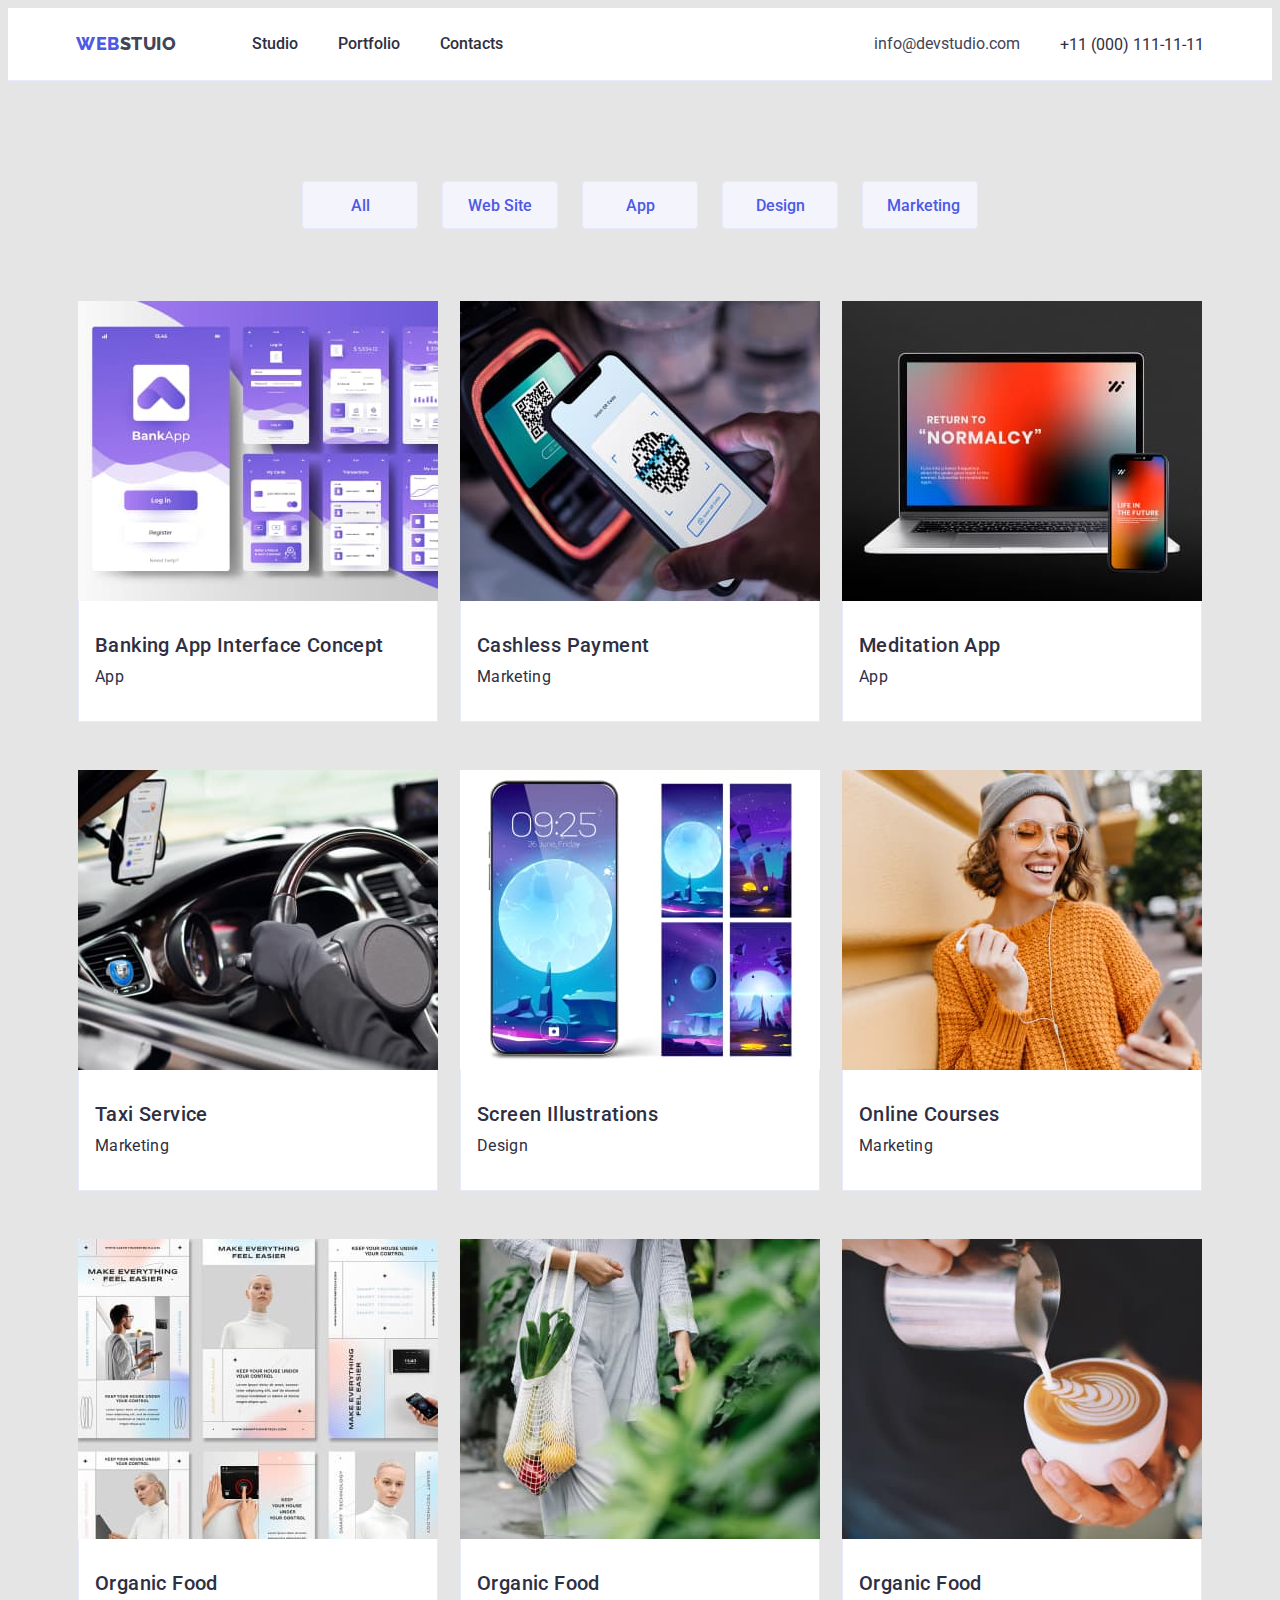
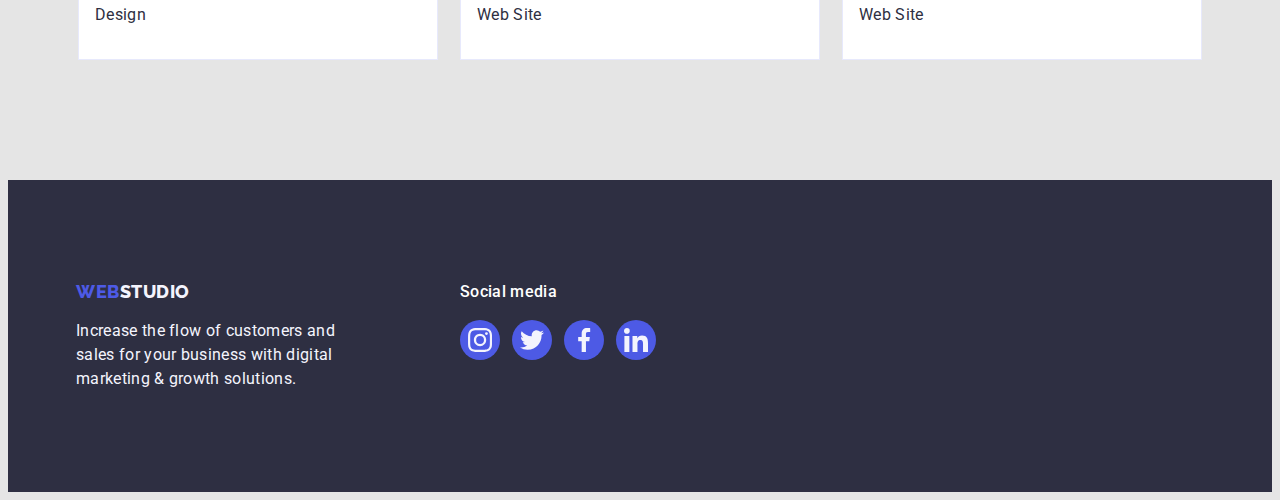
==== portfolio.html @ fd25781a "ready" ====
<!DOCTYPE html>
<html lang="en">

<head>
    <meta charset="UTF-8">
    <meta http-equiv="X-UA-Compatible" content="IE=edge">
    <meta name="viewport" content="width=device-width, initial-scale=1.0">
    <title>Portfolio</title>
    <link rel="preconnect" href="https://fonts.googleapis.com">
    <link rel="preconnect" href="https://fonts.gstatic.com" crossorigin>
    <link href="https://fonts.googleapis.com/css2?family=Raleway:wght@800&family=Roboto:wght@400;500;700&display=swap" rel="stylesheet">
    <link rel="stylesheet" href="https://cdnjs.cloudflare.com/ajax/libs/modern-normalize/1.1.0/modern-normalize.min.css" integrity="sha512-wpPYUAdjBVSE4KJnH1VR1HeZfpl1ub8YT/NKx4PuQ5NmX2tKuGu6U/JRp5y+Y8XG2tV+wKQpNHVUX03MfMFn9Q==" crossorigin="anonymous" referrerpolicy="no-referrer" />
    <link rel="stylesheet" href="./css/styles.css" />  
</head>
<body>
    <header class="header">
        <div class="container flex">
            <a class="logo" href="./index.html">Web<span class="logo-2">stuio</span></a>
            <nav class="header-menu">
                <ul class="header-list list flex">
                    <li class="header-item"><a class="header-link" href="#">Studio</a></li>
                    <li class="header-item"><a class="header-link" href="./portfolio.html">Portfolio</a></li>
                    <li class="header-item"><a class="header-link" href="#">Contacts</a></li>
                </ul>
            </nav>
            <ul class="list flex header-list-link">
                <li class="header-item"><a class="header-link-contant" href="mailto:info@devstudio.com">info@devstudio.com</a></li>
                <li class="header-item"><a class="header-link-contact" href="tel:+110001111111">+11 (000) 111-11-11</a></li>
            </ul>
        </div>
    </header>
<main>
<section class="portfolio">
    <h2 hidden>portfolio</h2>
    <div class="container">
        <ul class="list-btn flex gap24">
            <li class=btn-item><button class="portfolio-btn" type="button">All</button></li>
            <li class=btn-item><button class="portfolio-btn" type="button">Web Site</button></li>
            <li class=btn-item><button class="portfolio-btn" type="button">App</button></li>
            <li class=btn-item><button class="portfolio-btn" type="button">Design</button></li>
            <li class=btn-item><button class="portfolio-btn" type="button">Marketing</button></li>
        </ul>
        <ul class="list-example">
            <li class="example-item">
                <a class="example-link" href="#">
                    <img class="example-img" src="./images/example_1.jpg" alt="example">
                    <div class="card-border">
                        <p class="text-title example-title">Banking App Interface Concept</p>
                        <p class="text example-text">App</p>
                    </div>
                </a>
            </li>
            <li class="example-item">
                <a class="example-link" href="#">
                    <img class="example-img" src="./images/example_2.jpg" alt="example">
                    <div class="card-border">
                        <p class="text-title example-title">Cashless Payment</p>
                        <p class="text example-text">Marketing</p>
                    </div>
                </a>
            </li>
            <li class="example-item">
                <a class="example-link" href="#">
                    <img class="example-img" src="./images/example_3.jpg" alt="example">
                    <div class="card-border">
                        <p class="text-title example-title">Meditation App</p>
                        <p class="text example-text">App</p>
                    </div>
                </a>
            </li>
            <li class="example-item">
                <a class="example-link" href="#">
                    <img class="example-img" src="./images/example_4.jpg" alt="example">
                    <div class="card-border">
                        <p class="text-title example-title">Taxi Service</p>
                        <p class="text example-text">Marketing</p>
                    </div>
                </a>
            </li>
            <li class="example-item">
                <a class="example-link" href="#">
                    <img class="example-img" src="./images/example_5.jpg" alt="example">
                    <div class="card-border">
                        <p class="text-title example-title">Screen Illustrations</p>
                        <p class="text example-text">Design</p>
                    </div>
                </a>
            </li>
            <li class="example-item">
                <a class="example-link" href="#">
                    <img class="example-img" src="./images/example_6.jpg" alt="example">
                    <div class="card-border">
                        <p class="text-title example-title">Online Courses</p>
                        <p class="text example-text">Marketing</p>
                    </div>
                </a>
            </li>
            <li class="example-item">
                <a class="example-link" href="#">
                    <img class="example-img" src="./images/example_7.jpg" alt="example">
                    <div class="card-border">
                        <p class="text-title example-title">Organic Food</p>
                        <p class="text example-text">Design</p>
                    </div>
                </a>
            </li>
            <li class="example-item">
                <a class="example-link" href="#">
                    <img class="example-img" src="./images/example_8.jpg" alt="example">
                    <div class="card-border">
                        <p class="text-title example-title">Organic Food</p>
                        <p class="text example-text">Web Site</p>
                    </div>
                </a>
            </li>
            <li class="example-item">
                <a class="example-link" href="#">
                    <img class="example-img" src="./images/example_9.jpg" alt="example">
                    <div class="card-border">
                        <p class="text-title example-title">Organic Food</p>
                        <p class="text example-text">Web Site</p>
                </div>
            </a>
            </li>
        </ul>
    </div>
</section>
</main>
<footer class="footer">
    <div class="container">
        <div class="flex">
            <div class="footer-left">        
                <div class="footer-link">
                <a class="logo footer-logo" href="./index.html">Web<span class="logo-2 footer-logo2">studio</span></a>
                </div>
                <p class="footer-text">Increase the flow of customers and sales for your business with digital marketing & growth solutions.</p>
            </div>
            <div class="footer-right">
                <h3 class="social-media">Social media</h3>
                <ul class="member-icon-list">
                    <li class="member-icon-item">
                        <a class="member-icon-link" href="">
                            <svg class="social-logo" width="24" height="24">
                                <use href ="./images/icon.svg#icon-instagram"></use>
                            </svg>
                        </a>
                    </li>
                    <li class="member-icon-item">
                        <a class="member-icon-link" href="">
                            <svg class="social-logo" width="24" height="24">
                                <use href ="./images/icon.svg#icon-twitter"></use>
                            </svg>
                        </a>
                    </li>
                    <li class="member-icon-item">
                        <a class="member-icon-link" href="">
                            <svg class="social-logo" width="24" height="24">
                                <use href ="./images/icon.svg#icon-facebook"></use>
                            </svg>
                        </a>
                    </li>
                    <li class="member-icon-item">
                        <a class="member-icon-link" href="">
                            <svg class="social-logo" width="24" height="24">
                                <use href ="./images/icon.svg#icon-linkedin"></use>
                            </svg>
                        </a>
                    </li>
                </ul>
            </div>
        </div>
    </div>
</footer>
</body>
</html>
---- css/styles.css ----
:root {
    --primary-text-color: #434455;
    --secondary-text-color: #2E2F42;
    --accent-text-color: #4D5AE5;
    --primary-bg-color: #e5e5e5;
}

body {
    font-family: "Roboto", "Raleway", sans-serif;
    color: #434455;
    background-color: var(--primary-bg-color);
    /* line-height: 1.5;  */
    /* letter-spacing: 0.02em;   */
}

* {
    box-sizing: border-box ;
}
p,
h1,
h2,
h3,
h4,
h5,
h6 {
    margin: 0;
}

ul {
    margin: 0;
    padding: 0;
    list-style: none;
} 

li {
    list-style-type: none;
}

button {
    cursor: pointer;
}

address {
    font-style: normal;
}
img {
    display: block;
    border: none;
}

a {
    text-decoration: none;
    color: var(--secondary-text-color);
}

a:hover,
a:focus {
    color: var(--accent-text-color);
}

h1 {
    font-size: 56px;
    line-height: 1.07;
    color: white;
}

h2 {
font-size: 36px;
line-height: 1.1;
text-align: center;
letter-spacing: 0.02em;
text-transform: capitalize;
color: var(--secondary-text-color); 
}

h3 {
    font-weight: 500;
    font-size: 20px;
    line-height: 1.2;
    letter-spacing: 0.02em;
    color: var(--secondary-text-color); 
}

/* .list {
    list-style: none;
}

.link {
    text-decoration: none;
} */

.container {
    width: 1158px;
    padding-left: 15px;
    padding-right: 15px;
    margin: 0 auto;
    /* outline: 1px solid red; */
}

.text-title {
    font-weight: 500;
    font-size: 20px;
    line-height: 1.2;
    letter-spacing: 0.02em;
    color: var(--secondary-text-color);
}
    
.text {
    line-height: 1.5;
    letter-spacing: 0.02em;
}

.flex {
    display: flex;
    align-items: center;
}

.wrap {
    flex-wrap: wrap;
}

.gap24 {
    gap: 24px;
}



/*!------------------------------------------------- header  */

.header {
    padding-top: 24px;
    padding-bottom: 24px;
    background: #FFFFFF;
    border-bottom: 1px solid #E7E9FC;
}

.logo, .logo-2 {
    font-family: 'Raleway', sans-serif;
    font-style: normal;
    font-weight: 800;
    font-size: 18px;
    line-height: 1.17;
    letter-spacing: 0.03em;
    text-transform: uppercase;
    color: var(--accent-text-color);
}

.logo-2 {
    color: var(--primary-text-color);
}

/* .logo-2:hover,
.logo-2:focus {
    color: var(--accent-text-color);
} */



/* .logo:hover,
.logo:focus {
    color: red;
}

.logo:hover .logo-2:hover,
.logo:focus .logo-2:focus {
    color: red;
} */

.header-menu {
    color: var(--secondary-text-color);
}

.header-list {
    padding-left: 76px;
    gap: 40px;
}

.header-link {
    font-family: 'Roboto', sans-serif;
    font-weight: 500;
    line-height: 1.5;
}

.header-link-contant {
line-height: 1.5;
color: #434455;
}

.header-list-link {
    gap: 40px;
    margin: 0 0 0 auto;
}

/*!------------------------------------------------- hero  */
.hero-banner {
    padding: 188px 0px;
    background-color: #2E2F42;
    background-image: linear-gradient(rgba(46, 47, 66, 0.7),rgba(46, 47, 66, 0.7)), 
    url(../images/img-first.jpg);
    background-repeat: no-repeat;
    background-position: center;
    background-size: cover;
    max-width: 1440px;

/* background: rgba(46, 47, 66, 0.7); */
}

.hero-title {
    max-width: 496px;
    text-align: center;
    margin: 0 auto 48px;
}

.btn {
    font-family: inherit;
    font-weight: 500;
    line-height: 1.5;
    /* display: block;
    text-align: center;
    align-items: center; */
    letter-spacing: 0.04em;
    width: 169px;
    height: 56px;
    background: var(--accent-text-color);
    box-shadow: 0px 4px 4px rgba(0, 0, 0, 0.15);
    border-radius: 4px;
    border: 0px;
    cursor: pointer;
    display: block;
    margin: 0 auto;
    color: #FFFFFF;

}

.btn:focus,
.btn:hover {
    background: var(--primary-bg-color);
    color: var(--primary-text-color);
}

/*!------------------------------------------------- about   */

.about {
    padding-top: 120px;
    padding-bottom: 120px;
}

/* .about-list {
    gap: 24px;
} */
.about-title {
    margin-bottom: 8px;
}

.about-img {
width: 264px;
height: 112px;
display: flex;
align-items: center;
justify-content: center;
background-color: #F4F4FD;
margin-bottom: 8px;
}

.about-svg {
    width: 64px;
    height: 64px;
}

/*!------------------------------------------------- what are we doing   */

.work {
    padding-bottom: 120px;
}

.work-title {
    margin-bottom: 72px;
}

/* .work-item {
    margin-right: 24px;
} */

.work-item:last-child {
    margin-right: 0;
}

/*!------------------------------------------------- team   */

.team {
    background: #F4F4FD;
    padding-top: 120px;
    padding-bottom: 120px;
}

.member-list {
    width: calc((100% - 72px) / 4);
}

.team-title {
font-size: 36px;
line-height: 1.11;
letter-spacing: 0.02em;
text-transform: capitalize;
color: var(--secondary-text-color);
margin-bottom: 72px;
}

.member-item {
    background: #FFFFFF;
box-shadow: 0px 1px 6px rgba(46, 47, 66, 0.08), 0px 1px 1px rgba(46, 47, 66, 0.16), 0px 2px 1px rgba(46, 47, 66, 0.08);
border-radius: 0px 0px 4px 4px;
}
.member-img {
    margin-bottom: 24px;
}
.member-item > h3 {
    text-align: center;
    margin-bottom: 8px;
}
/* .member-item {
    margin-right: 24px;
} */

/* .member-item:last-child {
    margin-right: 0;
} */

.member-item > p {
    text-align: center;
    margin-bottom: 8px;
}

.member-icon-list {
    display: flex;    
    justify-content: center;
    gap: 24px;
}

.member-icon-item {
    width: 40px;
    height: 40px;
    margin-bottom: 32px;
}

.member-icon-link {
    width: 100%;
    height: 100%;
    border-radius: 50%;
    background: #4D5AE5;
    display: flex;
    align-items: center;
    justify-content: center;
}


.member-icon-link:hover,
.member-icon-link:focus {
    background-color: var(--primary-text-color);
}

/* .member-icon-link:hover .social-logo {
    fill: rebeccapurple;
} */


/* .social-logo {
    width: 16px;
    height: 16px;
} */

/*!------------------------------------------------- customers  */

.customers {
    padding-top: 120px;
    padding-bottom: 120px;
}
.customers-title {
font-style: normal;
font-weight: 700;
font-size: 36px;
line-height: 1.11;
text-align: center;
letter-spacing: 0.02em;
text-transform: capitalize;
color: var(--secondary-text-color);
margin-bottom: 72px;
}
.customres-list {
    display: flex;
    justify-content: center;
    gap: 24px;
}
.customers-items {
    width: 168px;
    height: 88px;

}
.customers-link {
    display: block;
    display: flex;
    align-items: center;
    justify-content: center;
    width: 100%;
    height: 100%;
    border: 1px solid #8E8F99;
    border-radius: 4px;
    /* color: red; */
    
}

.castomers-logo {
    width: 104px;
    height: 56px;
    /* fill: currentColor; */
}

.customers-link:hover,
.customers-link:focus {
    border-color: var(--accent-text-color);
    background-color: #F4F4FD;
}

.customers-link:hover .castomers-logo,
.customers-link:focus .castomers-logo {
    fill: var(--accent-text-color);
}





/*!------------------------------------------------- footer  */

footer {
background: var(--secondary-text-color);
padding-top: 100px;
padding-bottom: 100px;
}

.footer-link {
    margin-bottom: 17px;
}

.footer-logo2 {
    color: #F4F4FD;
}

.footer-text {
line-height: 1.5;
letter-spacing: 0.02em;
color: #F4F4FD;
max-width: 264px;
}

.social-media {
    font-size: 16px;
    font-weight: 500;
    line-height: 1.5;
    color: #FFFFFF;
    margin-bottom: 16px;
    }

.footer-left {
    margin-right: 120px;
}

footer .member-icon-list  {
    gap: 12px;
}

/*!------------------------------------------------- portfolio  */

.portfolio {
    padding-top: 100px;
    padding-bottom: 120px;
}

.portfolio-btn {
color: var(--accent-text-color);
align-items: center;
padding: 12px 24px;
width: 116px;
height: 48px;
background: #F4F4FD;
border: 1px solid #E7E9FC;
border-radius: 4px;
font-family: 'Roboto', sans-serif;
font-weight: 500;
font-size: 16px;
line-height: 1.5;
}

.portfolio-btn:hover,
.portfolio-btn:focus {
color: #FFFFFF;
background: #404BBF;
box-shadow: 0px 3px 1px rgba(0, 0, 0, 0.1), 0px 2px 1px rgba(0, 0, 0, 0.08), 0px 2px 2px rgba(0, 0, 0, 0.12);
}

.list-btn {
    margin-bottom: 72px;
    justify-content: center;
}

/* .btn-item {
    margin-right: 24px;
}

.btn-item:last-child {
    margin-right: 0; */

.list-example {
/* width: 360px;
height: 420px; */
    display: flex;
    justify-content: center;
    flex-wrap: wrap;
    column-gap: 22px;
row-gap: 48px;
}

/* .example-item:nth-child(3n+2) {
    margin-left: 24px;
    margin-right: 24px;
    } */

.example-item {
    background: #FFFFFF;

}

/* .example-img {
    margin-bottom: 32px;
} */


.example-title {
    margin-bottom: 8px;
    padding-left: 16px;
    padding-top: 32px;
}

.example-text {
    padding-bottom: 32px;
    padding-left: 16px;
}

.card-border {
    border: 1px solid #E7E9FC;
    border-top: 0;
}

.example-link {
    width: 360px;
    height: 420px;
}
.example-link:hover,
.example-link:focus {
    color: var(--secondary-text-color);
    border: 1px solid #E7E9FC;
    box-shadow: 0px 1px 6px rgba(46, 47, 66, 0.08), 0px 1px 1px rgba(46, 47, 66, 0.16), 0px 2px 1px rgba(46, 47, 66, 0.08);
}

.example-item:hover .card-border, 
.example-item:focus .card-border {
    color: var(--secondary-text-color);
    border: 1px solid #E7E9FC;
    box-shadow: 0px 1px 6px rgba(46, 47, 66, 0.08), 0px 1px 1px rgba(46, 47, 66, 0.16), 0px 2px 1px rgba(46, 47, 66, 0.08); 
    border-top: 0px;
}
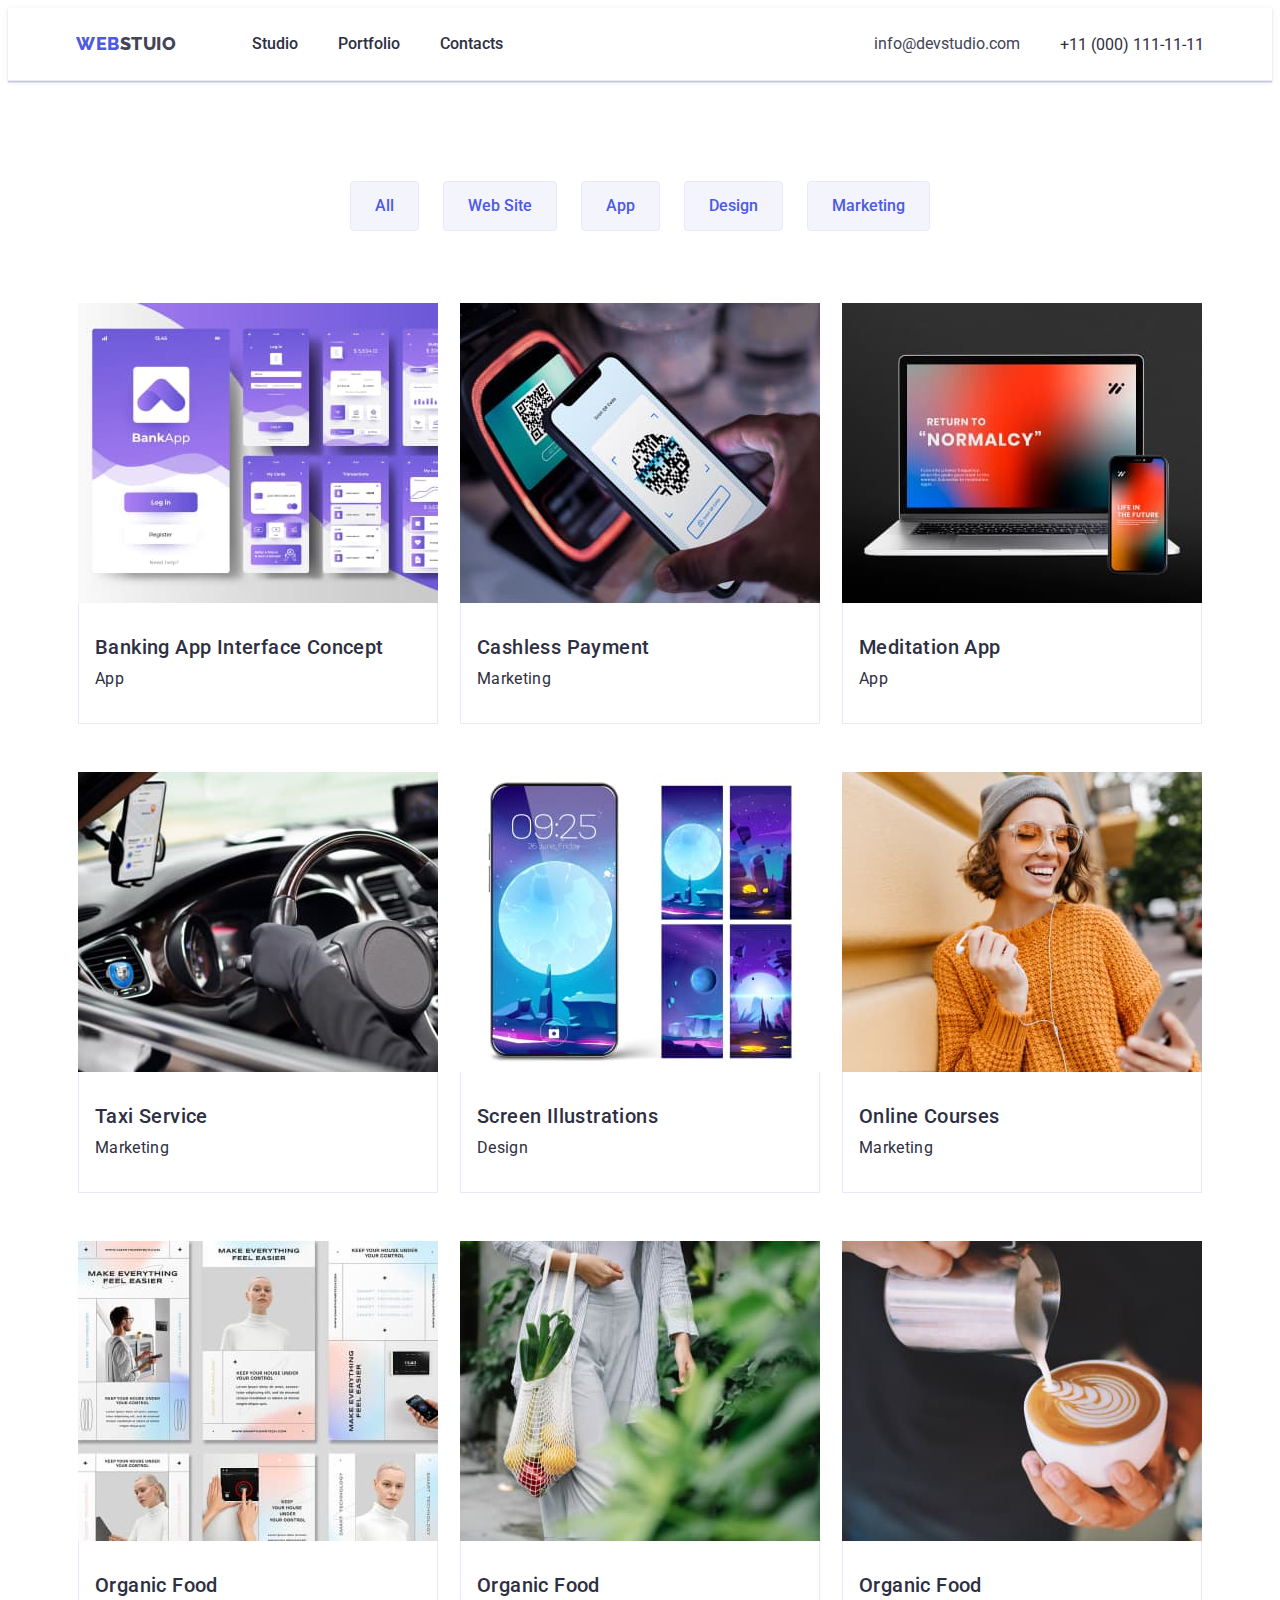
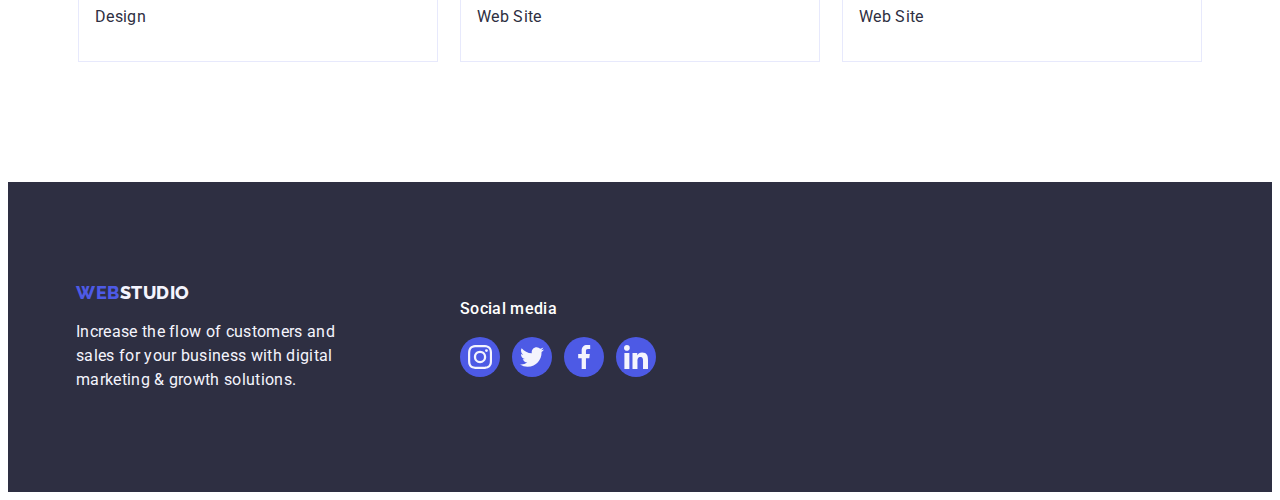
==== commit 22ba29ab: "markup_1" ====
--- a/portfolio.html
+++ b/portfolio.html
@@ -18,7 +18,7 @@
             <a class="logo" href="./index.html">Web<span class="logo-2">stuio</span></a>
             <nav class="header-menu">
                 <ul class="header-list list flex">
-                    <li class="header-item"><a class="header-link" href="#">Studio</a></li>
+                    <li class="header-item"><a class="header-link" href="./index.html">Studio</a></li>
                     <li class="header-item"><a class="header-link" href="./portfolio.html">Portfolio</a></li>
                     <li class="header-item"><a class="header-link" href="#">Contacts</a></li>
                 </ul>
--- a/css/styles.css
+++ b/css/styles.css
@@ -2,13 +2,17 @@
     --primary-text-color: #434455;
     --secondary-text-color: #2E2F42;
     --accent-text-color: #4D5AE5;
-    --primary-bg-color: #e5e5e5;
+    --ocean-color:#404BBF;
+    --primary-bg-color: #fff;
+    --success-color: #31D0AA;
+    --accent-color:#E7E9FC;
+    --color1:/ #8e8f99;
 }
 
 body {
     font-family: "Roboto", "Raleway", sans-serif;
     color: #434455;
-    background-color: var(--primary-bg-color);
+    /* background-color: var(--primary-bg-color); */
     /* line-height: 1.5;  */
     /* letter-spacing: 0.02em;   */
 }
@@ -131,7 +135,8 @@
     padding-top: 24px;
     padding-bottom: 24px;
     background: #FFFFFF;
-    border-bottom: 1px solid #E7E9FC;
+border-bottom: 1px solid #E7E9FC;
+box-shadow: 0px 2px 1px rgba(46, 47, 66, 0.08), 0px 1px 1px rgba(46, 47, 66, 0.16), 0px 1px 6px rgba(46, 47, 66, 0.08);
 }
 
 .logo, .logo-2 {
@@ -158,12 +163,21 @@
 
 /* .logo:hover,
 .logo:focus {
-    color: red;
-}
-
-.logo:hover .logo-2:hover,
-.logo:focus .logo-2:focus {
-    color: red;
+    color: var(--ocean-color);
+} */
+
+/* .logo-2:hover,
+.logo-2:focus {
+    color: var(--ocean-color);
+} */
+/* 
+.logo-2:hover, .logo:hover,
+.logo-2:focus .logo:focus{
+    color: var(--ocean-color);
+} */
+
+/* .header a:hover {
+    color: var(--ocean-color);
 } */
 
 .header-menu {
@@ -176,7 +190,6 @@
 }
 
 .header-link {
-    font-family: 'Roboto', sans-serif;
     font-weight: 500;
     line-height: 1.5;
 }
@@ -192,17 +205,18 @@
 }
 
 /*!------------------------------------------------- hero  */
-.hero-banner {
+
+
+.hero {
     padding: 188px 0px;
-    background-color: #2E2F42;
+    /* background-color: #2E2F42; */
     background-image: linear-gradient(rgba(46, 47, 66, 0.7),rgba(46, 47, 66, 0.7)), 
     url(../images/img-first.jpg);
     background-repeat: no-repeat;
     background-position: center;
     background-size: cover;
     max-width: 1440px;
-
-/* background: rgba(46, 47, 66, 0.7); */
+    margin: 0 auto;
 }
 
 .hero-title {
@@ -234,32 +248,31 @@
 
 .btn:focus,
 .btn:hover {
-    background: var(--primary-bg-color);
-    color: var(--primary-text-color);
+    background: var(--ocean-color);
+    /* color: var(--ocean-color); */
 }
 
 /*!------------------------------------------------- about   */
 
 .about {
     padding-top: 120px;
-    padding-bottom: 120px;
-}
-
-/* .about-list {
-    gap: 24px;
-} */
+    /* padding-bottom: 120px; */
+
+}
+
 .about-title {
     margin-bottom: 8px;
 }
 
+.about-item {
+    width: calc((100% - 30px) / 4);
+gap: 24;
+}
 .about-img {
-width: 264px;
-height: 112px;
-display: flex;
-align-items: center;
-justify-content: center;
+padding: 24px 100px;
 background-color: #F4F4FD;
 margin-bottom: 8px;
+gap: 24;
 }
 
 .about-svg {
@@ -267,9 +280,13 @@
     height: 64px;
 }
 
+/* .about-text {
+
+} */
 /*!------------------------------------------------- what are we doing   */
 
 .work {
+    padding-top: 120px;
     padding-bottom: 120px;
 }
 
@@ -310,6 +327,7 @@
     background: #FFFFFF;
 box-shadow: 0px 1px 6px rgba(46, 47, 66, 0.08), 0px 1px 1px rgba(46, 47, 66, 0.16), 0px 2px 1px rgba(46, 47, 66, 0.08);
 border-radius: 0px 0px 4px 4px;
+padding-bottom: 24px;
 }
 .member-img {
     margin-bottom: 24px;
@@ -340,7 +358,6 @@
 .member-icon-item {
     width: 40px;
     height: 40px;
-    margin-bottom: 32px;
 }
 
 .member-icon-link {
@@ -356,7 +373,7 @@
 
 .member-icon-link:hover,
 .member-icon-link:focus {
-    background-color: var(--primary-text-color);
+    background-color: var(--ocean-color);
 }
 
 /* .member-icon-link:hover .social-logo {
@@ -386,49 +403,42 @@
 color: var(--secondary-text-color);
 margin-bottom: 72px;
 }
+
 .customres-list {
     display: flex;
     justify-content: center;
     gap: 24px;
 }
 .customers-items {
-    width: 168px;
+    width: calc((100% - 30px) / 6);
     height: 88px;
 
 }
 .customers-link {
-    display: block;
-    display: flex;
+display: flex;
     align-items: center;
     justify-content: center;
     width: 100%;
     height: 100%;
     border: 1px solid #8E8F99;
     border-radius: 4px;
-    /* color: red; */
+    color: #8e8f99;
     
 }
 
-.castomers-logo {
-    width: 104px;
-    height: 56px;
-    /* fill: currentColor; */
+.customers-logo {
+    fill: currentColor;
 }
 
 .customers-link:hover,
 .customers-link:focus {
-    border-color: var(--accent-text-color);
-    background-color: #F4F4FD;
-}
-
-.customers-link:hover .castomers-logo,
-.customers-link:focus .castomers-logo {
+    border-color: var(--ocean-color);
+}
+
+.customers-logo:hover,
+.customers-logo:focus {
     fill: var(--accent-text-color);
 }
-
-
-
-
 
 /*!------------------------------------------------- footer  */
 
@@ -468,6 +478,11 @@
 footer .member-icon-list  {
     gap: 12px;
 }
+footer .member-icon-link:hover,
+footer .member-icon-link:focus {
+background-color: var(--success-color);
+}
+
 
 /*!------------------------------------------------- portfolio  */
 
@@ -480,8 +495,6 @@
 color: var(--accent-text-color);
 align-items: center;
 padding: 12px 24px;
-width: 116px;
-height: 48px;
 background: #F4F4FD;
 border: 1px solid #E7E9FC;
 border-radius: 4px;
@@ -494,7 +507,8 @@
 .portfolio-btn:hover,
 .portfolio-btn:focus {
 color: #FFFFFF;
-background: #404BBF;
+background-color: #404BBF;
+border: 1px solid #404BBF;
 box-shadow: 0px 3px 1px rgba(0, 0, 0, 0.1), 0px 2px 1px rgba(0, 0, 0, 0.08), 0px 2px 2px rgba(0, 0, 0, 0.12);
 }
 
@@ -551,21 +565,20 @@
     border-top: 0;
 }
 
-.example-link {
+/* .example-link {
     width: 360px;
     height: 420px;
-}
-.example-link:hover,
+} */
+
+/* .example-link:hover,
 .example-link:focus {
     color: var(--secondary-text-color);
-    border: 1px solid #E7E9FC;
     box-shadow: 0px 1px 6px rgba(46, 47, 66, 0.08), 0px 1px 1px rgba(46, 47, 66, 0.16), 0px 2px 1px rgba(46, 47, 66, 0.08);
-}
+} */
 
 .example-item:hover .card-border, 
 .example-item:focus .card-border {
     color: var(--secondary-text-color);
-    border: 1px solid #E7E9FC;
     box-shadow: 0px 1px 6px rgba(46, 47, 66, 0.08), 0px 1px 1px rgba(46, 47, 66, 0.16), 0px 2px 1px rgba(46, 47, 66, 0.08); 
     border-top: 0px;
 }
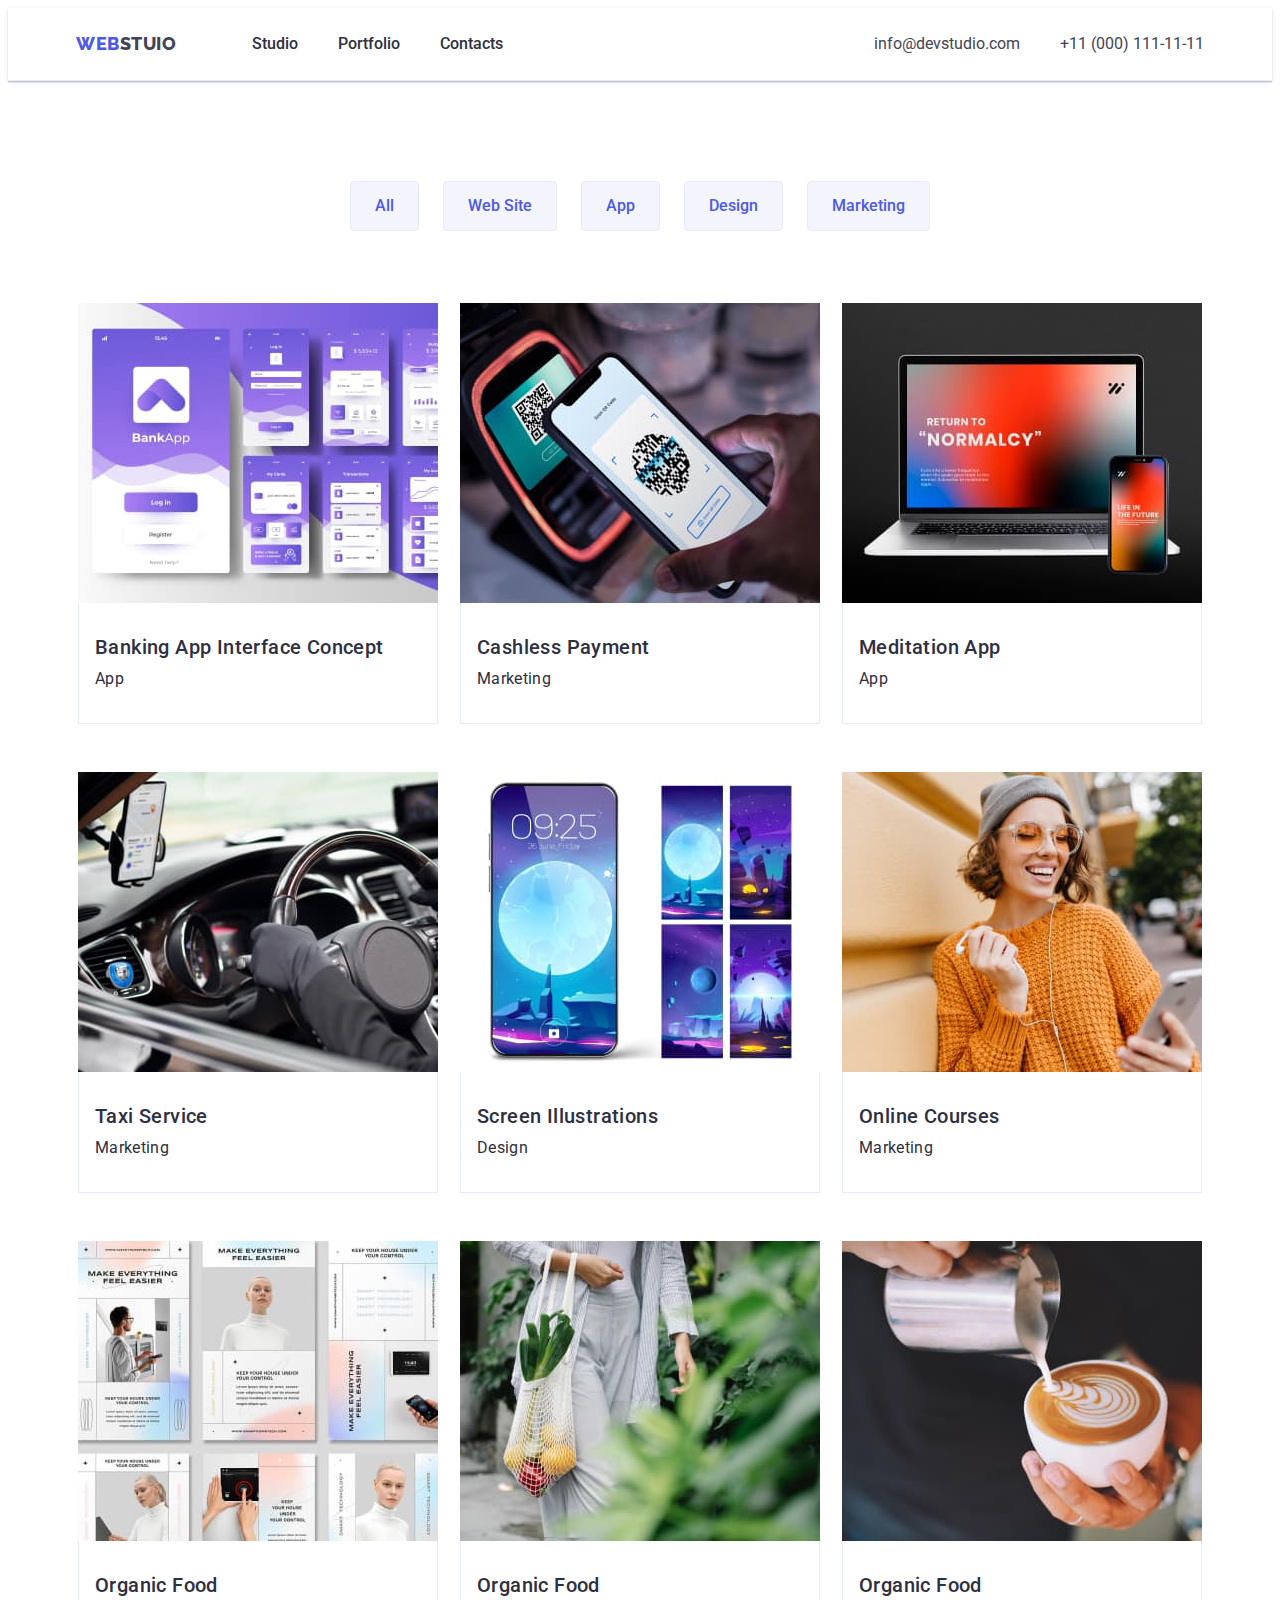
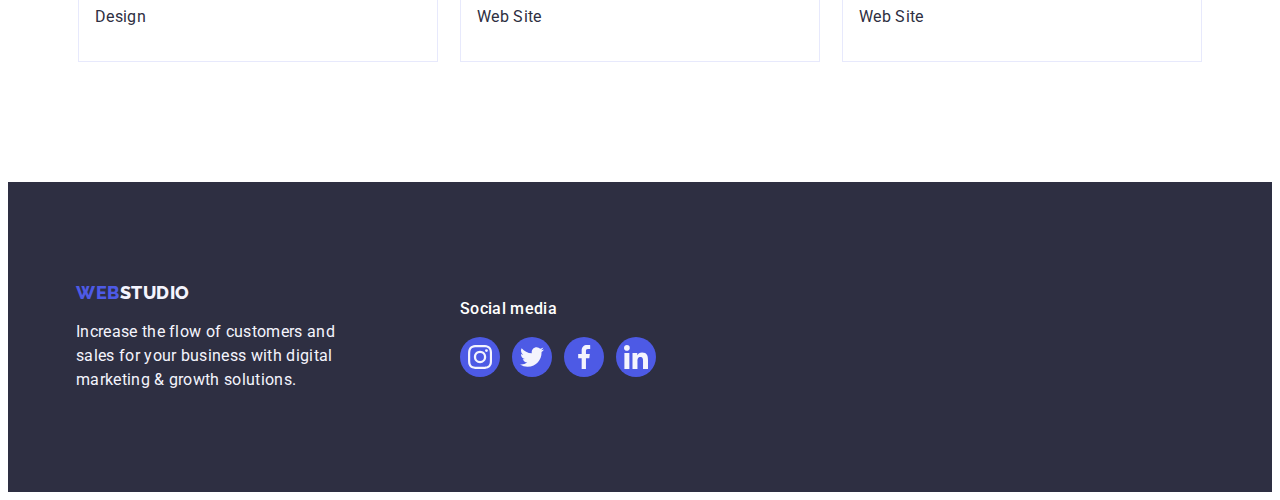
==== commit 5627146d: "markup_2" ====
--- a/portfolio.html
+++ b/portfolio.html
@@ -18,14 +18,14 @@
             <a class="logo" href="./index.html">Web<span class="logo-2">stuio</span></a>
             <nav class="header-menu">
                 <ul class="header-list list flex">
-                    <li class="header-item"><a class="header-link" href="./index.html">Studio</a></li>
+                    <li class="header-item"><a class="header-link" href="#">Studio</a></li>
                     <li class="header-item"><a class="header-link" href="./portfolio.html">Portfolio</a></li>
                     <li class="header-item"><a class="header-link" href="#">Contacts</a></li>
                 </ul>
             </nav>
             <ul class="list flex header-list-link">
                 <li class="header-item"><a class="header-link-contant" href="mailto:info@devstudio.com">info@devstudio.com</a></li>
-                <li class="header-item"><a class="header-link-contact" href="tel:+110001111111">+11 (000) 111-11-11</a></li>
+                <li class="header-item"><a class="header-link-contant" href="tel:+110001111111">+11 (000) 111-11-11</a></li>
             </ul>
         </div>
     </header>
--- a/css/styles.css
+++ b/css/styles.css
@@ -10,7 +10,7 @@
 }
 
 body {
-    font-family: "Roboto", "Raleway", sans-serif;
+    font-family: "Roboto", sans-serif;
     color: #434455;
     /* background-color: var(--primary-bg-color); */
     /* line-height: 1.5;  */
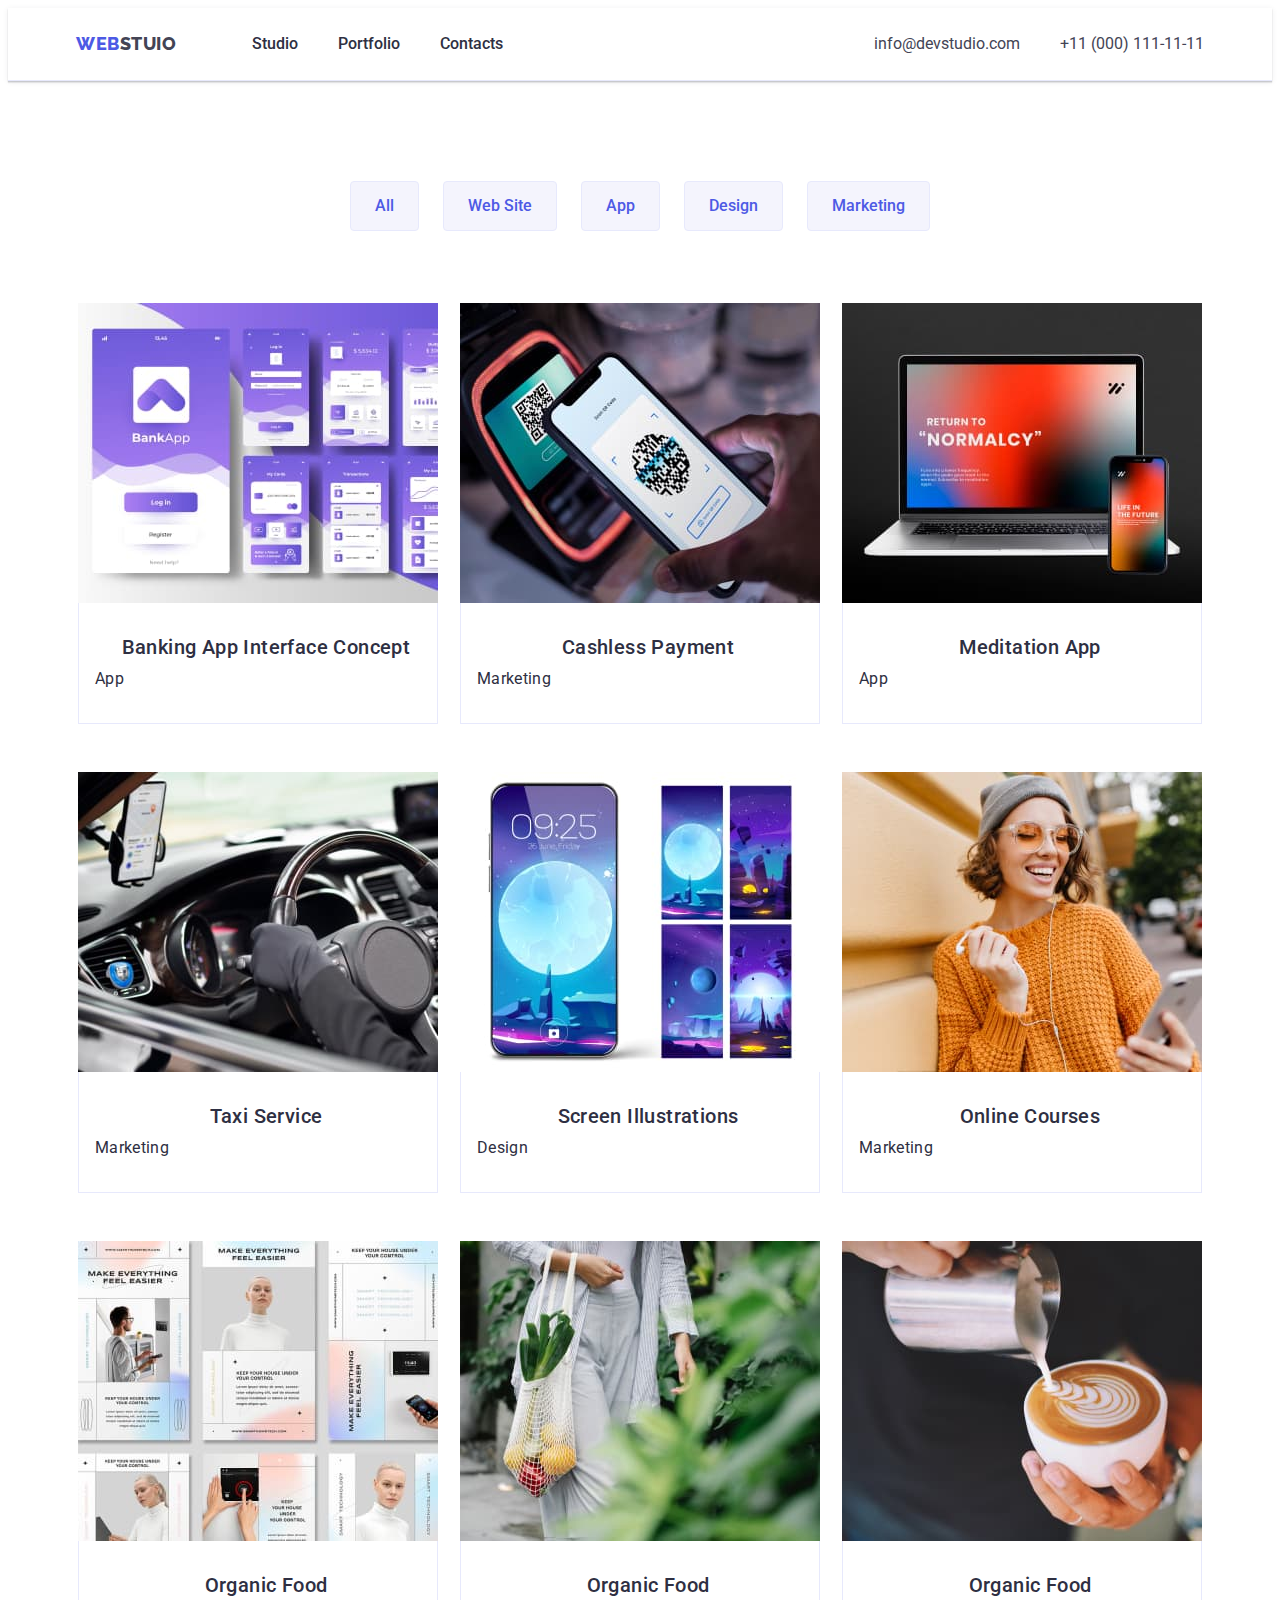
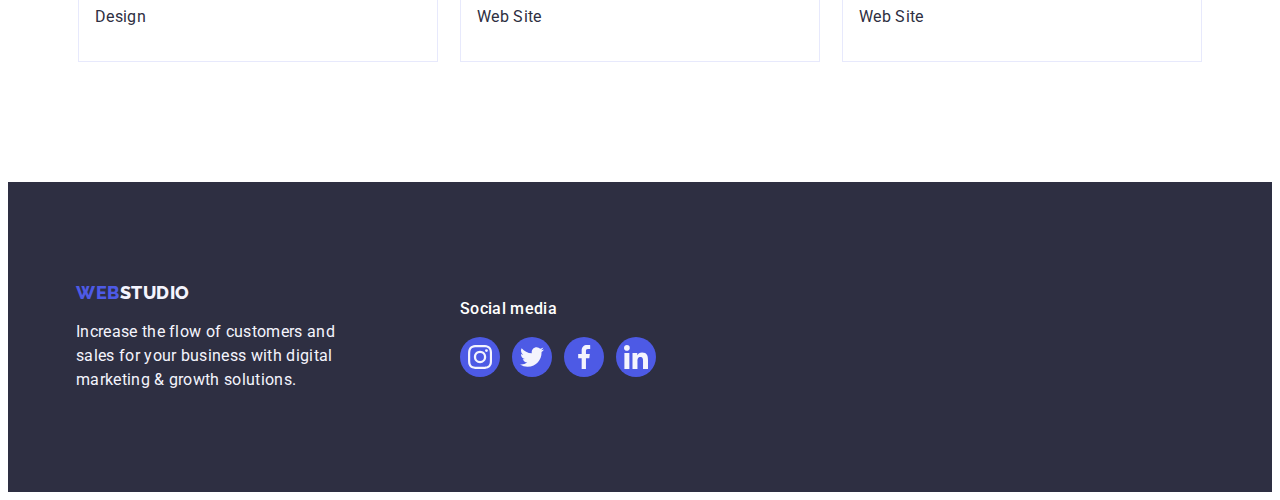
==== commit 67c73743: "Update portfolio.html" ====
--- a/portfolio.html
+++ b/portfolio.html
@@ -45,7 +45,7 @@
                 <a class="example-link" href="#">
                     <img class="example-img" src="./images/example_1.jpg" alt="example">
                     <div class="card-border">
-                        <p class="text-title example-title">Banking App Interface Concept</p>
+                        <h2 class="text-title example-title">Banking App Interface Concept</h2>
                         <p class="text example-text">App</p>
                     </div>
                 </a>
@@ -54,7 +54,7 @@
                 <a class="example-link" href="#">
                     <img class="example-img" src="./images/example_2.jpg" alt="example">
                     <div class="card-border">
-                        <p class="text-title example-title">Cashless Payment</p>
+                        <h2 class="text-title example-title">Cashless Payment</h2>
                         <p class="text example-text">Marketing</p>
                     </div>
                 </a>
@@ -63,7 +63,7 @@
                 <a class="example-link" href="#">
                     <img class="example-img" src="./images/example_3.jpg" alt="example">
                     <div class="card-border">
-                        <p class="text-title example-title">Meditation App</p>
+                        <h2 class="text-title example-title">Meditation App</h2>
                         <p class="text example-text">App</p>
                     </div>
                 </a>
@@ -72,7 +72,7 @@
                 <a class="example-link" href="#">
                     <img class="example-img" src="./images/example_4.jpg" alt="example">
                     <div class="card-border">
-                        <p class="text-title example-title">Taxi Service</p>
+                        <h2 class="text-title example-title">Taxi Service</h2>
                         <p class="text example-text">Marketing</p>
                     </div>
                 </a>
@@ -81,7 +81,7 @@
                 <a class="example-link" href="#">
                     <img class="example-img" src="./images/example_5.jpg" alt="example">
                     <div class="card-border">
-                        <p class="text-title example-title">Screen Illustrations</p>
+                        <h2 class="text-title example-title">Screen Illustrations</h2>
                         <p class="text example-text">Design</p>
                     </div>
                 </a>
@@ -90,7 +90,7 @@
                 <a class="example-link" href="#">
                     <img class="example-img" src="./images/example_6.jpg" alt="example">
                     <div class="card-border">
-                        <p class="text-title example-title">Online Courses</p>
+                        <h2 class="text-title example-title">Online Courses</h2>
                         <p class="text example-text">Marketing</p>
                     </div>
                 </a>
@@ -99,7 +99,7 @@
                 <a class="example-link" href="#">
                     <img class="example-img" src="./images/example_7.jpg" alt="example">
                     <div class="card-border">
-                        <p class="text-title example-title">Organic Food</p>
+                        <h2 class="text-title example-title">Organic Food</h2>
                         <p class="text example-text">Design</p>
                     </div>
                 </a>
@@ -108,7 +108,7 @@
                 <a class="example-link" href="#">
                     <img class="example-img" src="./images/example_8.jpg" alt="example">
                     <div class="card-border">
-                        <p class="text-title example-title">Organic Food</p>
+                        <h2 class="text-title example-title">Organic Food</h2>
                         <p class="text example-text">Web Site</p>
                     </div>
                 </a>
@@ -117,7 +117,7 @@
                 <a class="example-link" href="#">
                     <img class="example-img" src="./images/example_9.jpg" alt="example">
                     <div class="card-border">
-                        <p class="text-title example-title">Organic Food</p>
+                        <h2 class="text-title example-title">Organic Food</h2>
                         <p class="text example-text">Web Site</p>
                 </div>
             </a>
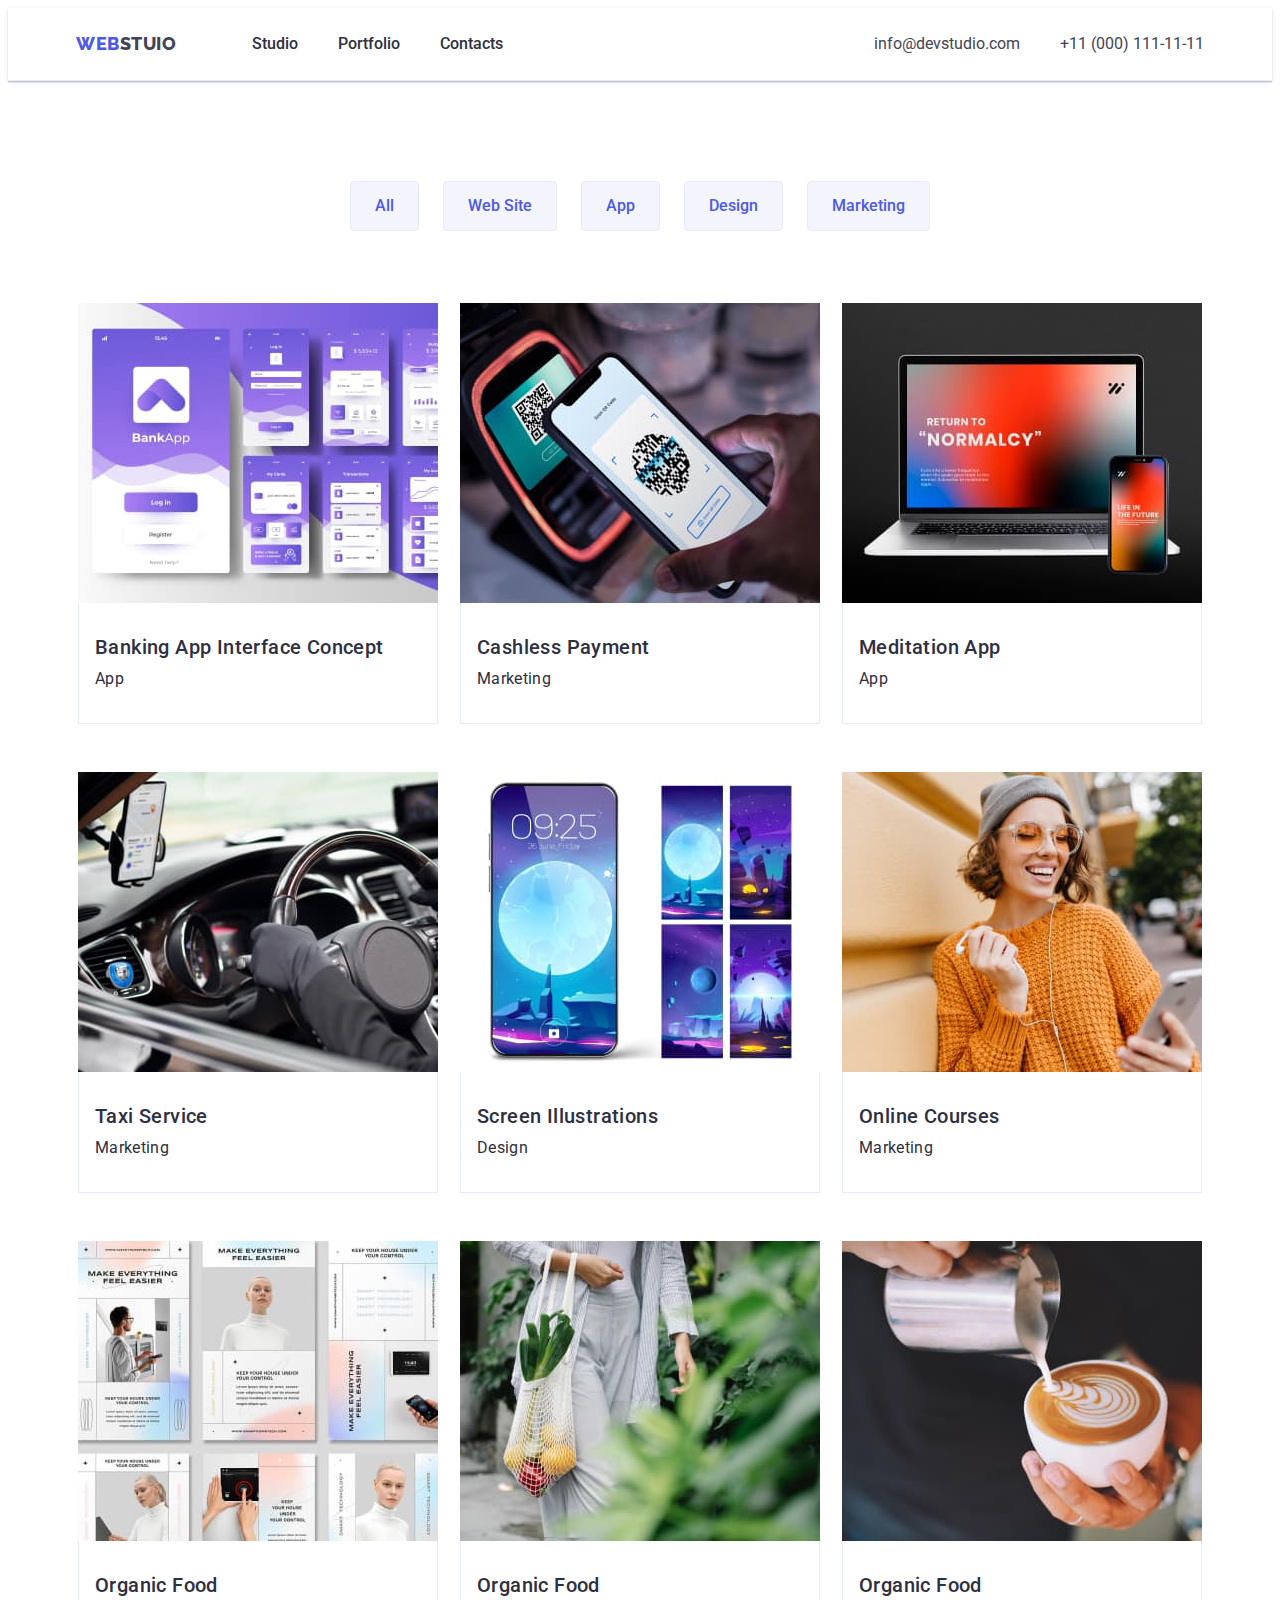
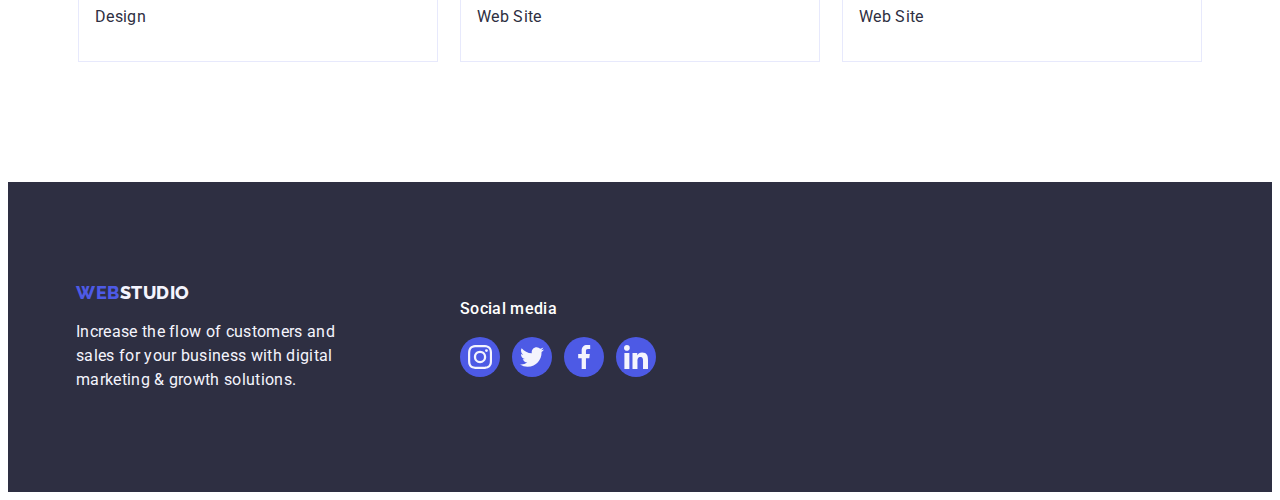
==== commit 26337049: "1" ====
--- a/portfolio.html
+++ b/portfolio.html
@@ -31,7 +31,7 @@
     </header>
 <main>
 <section class="portfolio">
-    <h2 hidden>portfolio</h2>
+    <h1 hidden>portfolio</h1>
     <div class="container">
         <ul class="list-btn flex gap24">
             <li class=btn-item><button class="portfolio-btn" type="button">All</button></li>
--- a/css/styles.css
+++ b/css/styles.css
@@ -268,11 +268,16 @@
     width: calc((100% - 30px) / 4);
 gap: 24;
 }
+
 .about-img {
-padding: 24px 100px;
-background-color: #F4F4FD;
-margin-bottom: 8px;
-gap: 24;
+    /* width: 264px; */
+    height: 112px;
+    background: #F4F4FD;
+    border-radius: 4px;
+    display: flex;
+    justify-content: center;
+    align-items: center;
+    margin-bottom: 8px;
 }
 
 .about-svg {
@@ -437,7 +442,7 @@
 
 .customers-logo:hover,
 .customers-logo:focus {
-    fill: var(--accent-text-color);
+    fill: var(--ocean-color);
 }
 
 /*!------------------------------------------------- footer  */
@@ -508,7 +513,6 @@
 .portfolio-btn:focus {
 color: #FFFFFF;
 background-color: #404BBF;
-border: 1px solid #404BBF;
 box-shadow: 0px 3px 1px rgba(0, 0, 0, 0.1), 0px 2px 1px rgba(0, 0, 0, 0.08), 0px 2px 2px rgba(0, 0, 0, 0.12);
 }
 
@@ -550,9 +554,15 @@
 
 
 .example-title {
-    margin-bottom: 8px;
-    padding-left: 16px;
-    padding-top: 32px;
+margin-bottom: 8px;
+padding-left: 16px;
+padding-top: 32px;
+text-align: left;
+font-weight: 500;
+font-size: 20px;
+line-height: 1.2;
+letter-spacing: 0.02em;
+color: var(--secondary-text-color);
 }
 
 .example-text {
@@ -565,19 +575,8 @@
     border-top: 0;
 }
 
-/* .example-link {
-    width: 360px;
-    height: 420px;
-} */
-
-/* .example-link:hover,
-.example-link:focus {
-    color: var(--secondary-text-color);
-    box-shadow: 0px 1px 6px rgba(46, 47, 66, 0.08), 0px 1px 1px rgba(46, 47, 66, 0.16), 0px 2px 1px rgba(46, 47, 66, 0.08);
-} */
-
-.example-item:hover .card-border, 
-.example-item:focus .card-border {
+.example-link:hover .card-border, 
+.example-link:focus .card-border {
     color: var(--secondary-text-color);
     box-shadow: 0px 1px 6px rgba(46, 47, 66, 0.08), 0px 1px 1px rgba(46, 47, 66, 0.16), 0px 2px 1px rgba(46, 47, 66, 0.08); 
     border-top: 0px;
